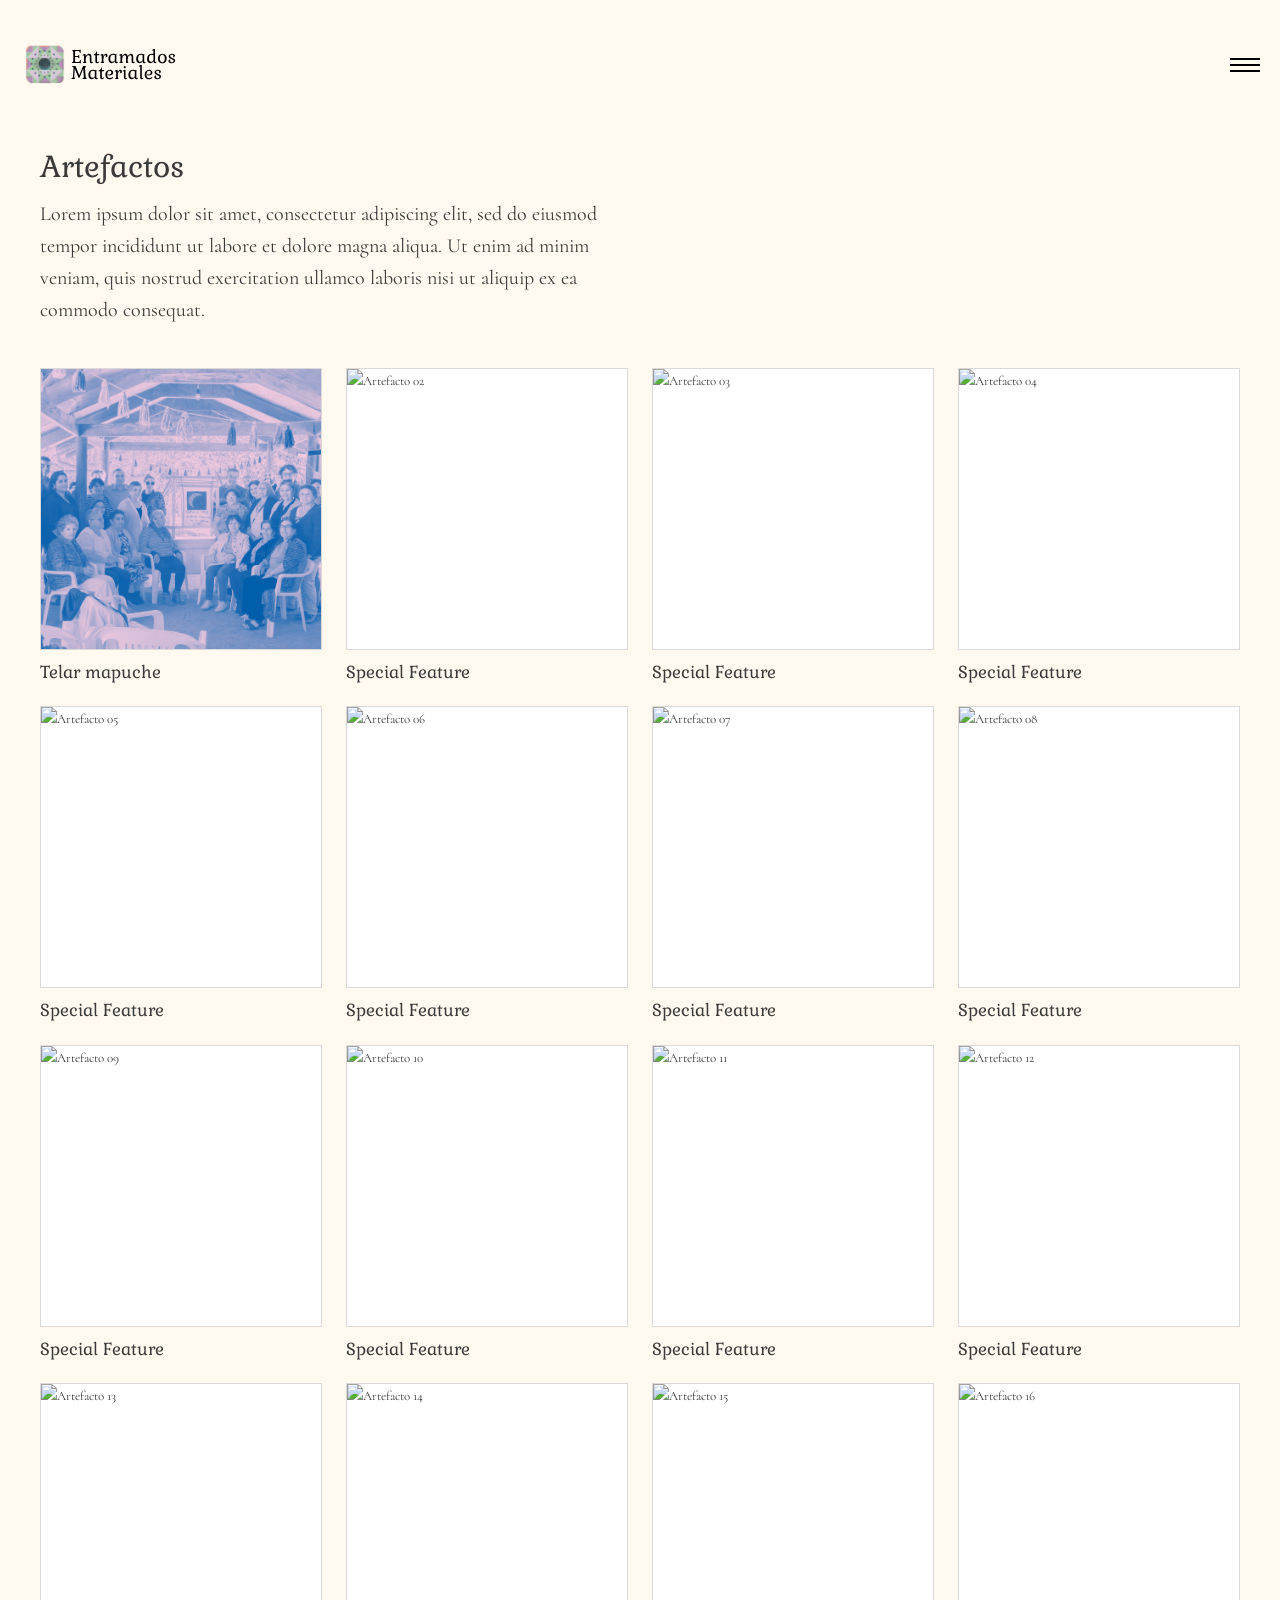
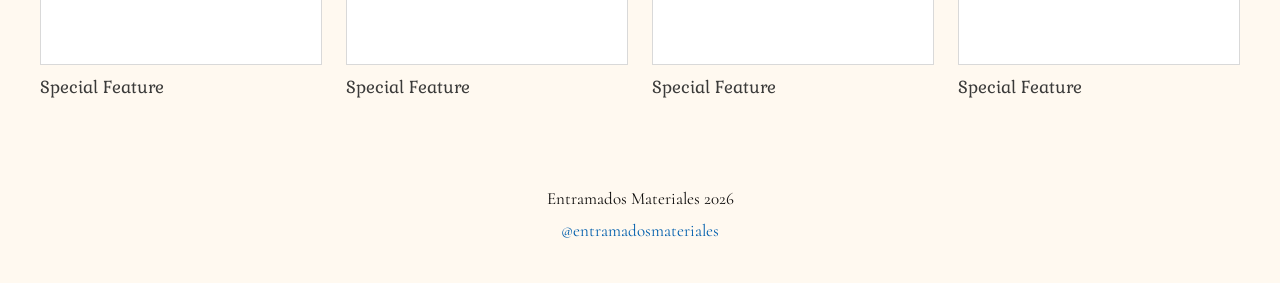
==== artefactos.html @ 82593688 "Initial commit" ====
<!DOCTYPE html>
<html lang="es">
<head>
  <meta charset="UTF-8" />
  <meta http-equiv="X-UA-Compatible" content="IE=edge" />
  <meta name="viewport" content="width=device-width, initial-scale=1.0" />

  <title>Entramados Materiales — Artefactos</title>
  <meta name="title" content="Entramados Materiales — Artefactos" />
  <meta name="description" content="Plataforma Entramados Materiales — sección Artefactos" />

  <link rel="shortcut icon" href="./assets/images/resources/isotipo-entramados.PNG" type="image/svg+xml" />

  <link rel="preconnect" href="https://fonts.googleapis.com" />
  <link rel="preconnect" href="https://fonts.gstatic.com" crossorigin />
  <link href="https://fonts.googleapis.com/css2?family=Cormorant:ital,wght@0,300..700;1,300..700&family=Gabriela&display=swap" rel="stylesheet" />

  <link rel="stylesheet" href="./assets/css/variables.css" />
  <link rel="stylesheet" href="./assets/css/artefactos.css" />
</head>

<body id="top">

  <header class="header" data-header>
    <div class="container">

      <a href="index.html" class="logo">
        <img src="./assets/images/logo-entramados.svg" width="160" height="50" alt="Entramados Materiales" />
      </a>

      <nav class="navbar" data-navbar>

        <button class="close-btn" aria-label="close menu" data-nav-toggler>
          <ion-icon name="close-outline" aria-hidden="true"></ion-icon>
        </button>

        <a href="index.html" class="logo">
          <img src="./assets/images/logo-entramados.svg" width="160" height="50" alt="Entramados Materiales" />
        </a>

        <ul class="navbar-list">
          <li class="navbar-item is-primary">
            <a href="entramados.html" class="navbar-link hover-underline">
              <span class="span">Entramados</span>
            </a>
          </li>

          <li class="navbar-item is-primary">
            <a href="artefactos.html" class="navbar-link hover-underline active">
              <span class="span">Artefactos</span>
            </a>
          </li>

          <li class="navbar-item is-primary">
            <a href="relaciones.html" class="navbar-link hover-underline">
              <span class="span">Relaciones</span>
            </a>
          </li>

          <li class="navbar-item is-primary">
            <a href="artesanas.html" class="navbar-link hover-underline">
              <span class="span">Artesanas</span>
            </a>
          </li>

          <li class="navbar-item">
            <a href="seminar.html" class="navbar-link hover-underline">
              <span class="span">Seminario</span>
            </a>
          </li>

          <li class="navbar-item">
            <a href="taller.html" class="navbar-link hover-underline">
              <span class="span">Taller</span>
            </a>
          </li>

          <li class="navbar-item">
            <a href="obras.html" class="navbar-link hover-underline">
              <span class="span">Obras</span>
            </a>
          </li>

          <li class="navbar-item">
            <a href="equipo.html" class="navbar-link hover-underline">
              <div class="separator"></div>
              <span class="span">Equipo</span>
            </a>
          </li>
        </ul>

        <div class="text-center">
          <p class="body-2 contact-label">Contacto</p>
          <p class="body-2 navbar-text">Entramados materiales 2026</p>
          <a href="mailto:entramados.materiales@gmail.com" class="body-3 sidebar-link">
            entramados.materiales@gmail.com
          </a>
          <div class="separator"></div>
          <p class="body-2 contact-label">
            Proyecto de creación <br>
            PUCV DII
          </p>
        </div>

      </nav>

      <button class="nav-open-btn" aria-label="open menu" data-nav-toggler>
        <span class="line line-1"></span>
        <span class="line line-2"></span>
        <span class="line line-3"></span>
      </button>

      <div class="overlay" data-nav-toggler data-overlay></div>

    </div>
  </header>

  <main>
    <article>

      <section class="section artefactos" id="artefactos" aria-labelledby="artefactos-title">
        <div class="container">

          <header class="artefactos-header">
            <h1 class="headline-2 artefactos-title" id="artefactos-title">Artefactos</h1>

            <p class="body-2 artefactos-text">
              Lorem ipsum dolor sit amet, consectetur adipiscing elit, sed do eiusmod tempor incididunt ut labore et dolore magna aliqua.
              Ut enim ad minim veniam, quis nostrud exercitation ullamco laboris nisi ut aliquip ex ea commodo consequat.
            </p>
          </header>

          <ul class="artefactos-grid" aria-label="Listado de artefactos">

            <li class="artefactos-item">
              <a
                class="artefactos-card"
                href="./artefacto-pages/artefacto-01.html"
                data-artefacto-hover="./assets/images/home/about-photo-h.png"
                aria-label="Ver artefacto 01"
              >
                <div class="artefactos-frame">
                  <img
                    class="img-cover artefactos-img"
                    src="./assets/images/home/about-photo.png"
                    alt="Artefacto 01"
                    data-artefacto-img
                    loading="lazy"
                    decoding="async"
                  />
                </div>

                <div class="artefactos-meta">
                  <h3 class="title-4 artefactos-card-title">Telar mapuche</h3>
                  <p class="body-5 artefactos-card-sub">by Name…</p>
                </div>
              </a>
            </li>

            <li class="artefactos-item">
              <a class="artefactos-card" href="artefactos-pages/artefacto-02.html" data-artefacto-hover="./assets/images/artefactos/02-hover.jpg" aria-label="Ver artefacto 02">
                <div class="artefactos-frame">
                  <img class="img-cover artefactos-img" src="./assets/images/artefactos/02.jpg" alt="Artefacto 02" data-artefacto-img loading="lazy" decoding="async" />
                </div>
                <div class="artefactos-meta">
                  <h3 class="title-4 artefactos-card-title">Special Feature</h3>
                  <p class="body-5 artefactos-card-sub">by Name…</p>
                </div>
              </a>
            </li>

            <li class="artefactos-item">
              <a class="artefactos-card" href="artefactos-pages/artefacto-03.html" data-artefacto-hover="./assets/images/artefactos/03-hover.jpg" aria-label="Ver artefacto 03">
                <div class="artefactos-frame">
                  <img class="img-cover artefactos-img" src="./assets/images/artefactos/03.jpg" alt="Artefacto 03" data-artefacto-img loading="lazy" decoding="async" />
                </div>
                <div class="artefactos-meta">
                  <h3 class="title-4 artefactos-card-title">Special Feature</h3>
                  <p class="body-5 artefactos-card-sub">by Name…</p>
                </div>
              </a>
            </li>

            <li class="artefactos-item">
              <a class="artefactos-card" href="artefactos-pages/artefacto-04.html" data-artefacto-hover="./assets/images/artefactos/04-hover.jpg" aria-label="Ver artefacto 04">
                <div class="artefactos-frame">
                  <img class="img-cover artefactos-img" src="./assets/images/artefactos/04.jpg" alt="Artefacto 04" data-artefacto-img loading="lazy" decoding="async" />
                </div>
                <div class="artefactos-meta">
                  <h3 class="title-4 artefactos-card-title">Special Feature</h3>
                  <p class="body-5 artefactos-card-sub">by Name…</p>
                </div>
              </a>
            </li>

            <li class="artefactos-item">
              <a class="artefactos-card" href="artefactos-pages/artefacto-05.html" data-artefacto-hover="./assets/images/artefactos/05-hover.jpg" aria-label="Ver artefacto 05">
                <div class="artefactos-frame">
                  <img class="img-cover artefactos-img" src="./assets/images/artefactos/05.jpg" alt="Artefacto 05" data-artefacto-img loading="lazy" decoding="async" />
                </div>
                <div class="artefactos-meta">
                  <h3 class="title-4 artefactos-card-title">Special Feature</h3>
                  <p class="body-5 artefactos-card-sub">by Name…</p>
                </div>
              </a>
            </li>

            <li class="artefactos-item">
              <a class="artefactos-card" href="artefactos-pages/artefacto-06.html" data-artefacto-hover="./assets/images/artefactos/06-hover.jpg" aria-label="Ver artefacto 06">
                <div class="artefactos-frame">
                  <img class="img-cover artefactos-img" src="./assets/images/artefactos/06.jpg" alt="Artefacto 06" data-artefacto-img loading="lazy" decoding="async" />
                </div>
                <div class="artefactos-meta">
                  <h3 class="title-4 artefactos-card-title">Special Feature</h3>
                  <p class="body-5 artefactos-card-sub">by Name…</p>
                </div>
              </a>
            </li>

            <li class="artefactos-item">
              <a class="artefactos-card" href="artefactos-pages/artefacto-07.html" data-artefacto-hover="./assets/images/artefactos/07-hover.jpg" aria-label="Ver artefacto 07">
                <div class="artefactos-frame">
                  <img class="img-cover artefactos-img" src="./assets/images/artefactos/07.jpg" alt="Artefacto 07" data-artefacto-img loading="lazy" decoding="async" />
                </div>
                <div class="artefactos-meta">
                  <h3 class="title-4 artefactos-card-title">Special Feature</h3>
                  <p class="body-5 artefactos-card-sub">by Name…</p>
                </div>
              </a>
            </li>

            <li class="artefactos-item">
              <a class="artefactos-card" href="artefactos-pages/artefacto-08.html" data-artefacto-hover="./assets/images/artefactos/08-hover.jpg" aria-label="Ver artefacto 08">
                <div class="artefactos-frame">
                  <img class="img-cover artefactos-img" src="./assets/images/artefactos/08.jpg" alt="Artefacto 08" data-artefacto-img loading="lazy" decoding="async" />
                </div>
                <div class="artefactos-meta">
                  <h3 class="title-4 artefactos-card-title">Special Feature</h3>
                  <p class="body-5 artefactos-card-sub">by Name…</p>
                </div>
              </a>
            </li>

            <li class="artefactos-item">
              <a class="artefactos-card" href="artefactos-pages/artefacto-09.html" data-artefacto-hover="./assets/images/artefactos/09-hover.jpg" aria-label="Ver artefacto 09">
                <div class="artefactos-frame">
                  <img class="img-cover artefactos-img" src="./assets/images/artefactos/09.jpg" alt="Artefacto 09" data-artefacto-img loading="lazy" decoding="async" />
                </div>
                <div class="artefactos-meta">
                  <h3 class="title-4 artefactos-card-title">Special Feature</h3>
                  <p class="body-5 artefactos-card-sub">by Name…</p>
                </div>
              </a>
            </li>

            <li class="artefactos-item">
              <a class="artefactos-card" href="artefactos-pages/artefacto-10.html" data-artefacto-hover="./assets/images/artefactos/10-hover.jpg" aria-label="Ver artefacto 10">
                <div class="artefactos-frame">
                  <img class="img-cover artefactos-img" src="./assets/images/artefactos/10.jpg" alt="Artefacto 10" data-artefacto-img loading="lazy" decoding="async" />
                </div>
                <div class="artefactos-meta">
                  <h3 class="title-4 artefactos-card-title">Special Feature</h3>
                  <p class="body-5 artefactos-card-sub">by Name…</p>
                </div>
              </a>
            </li>

            <li class="artefactos-item">
              <a class="artefactos-card" href="artefactos-pages/artefacto-11.html" data-artefacto-hover="./assets/images/artefactos/11-hover.jpg" aria-label="Ver artefacto 11">
                <div class="artefactos-frame">
                  <img class="img-cover artefactos-img" src="./assets/images/artefactos/11.jpg" alt="Artefacto 11" data-artefacto-img loading="lazy" decoding="async" />
                </div>
                <div class="artefactos-meta">
                  <h3 class="title-4 artefactos-card-title">Special Feature</h3>
                  <p class="body-5 artefactos-card-sub">by Name…</p>
                </div>
              </a>
            </li>

            <li class="artefactos-item">
              <a class="artefactos-card" href="artefactos-pages/artefacto-12.html" data-artefacto-hover="./assets/images/artefactos/12-hover.jpg" aria-label="Ver artefacto 12">
                <div class="artefactos-frame">
                  <img class="img-cover artefactos-img" src="./assets/images/artefactos/12.jpg" alt="Artefacto 12" data-artefacto-img loading="lazy" decoding="async" />
                </div>
                <div class="artefactos-meta">
                  <h3 class="title-4 artefactos-card-title">Special Feature</h3>
                  <p class="body-5 artefactos-card-sub">by Name…</p>
                </div>
              </a>
            </li>

            <li class="artefactos-item">
              <a class="artefactos-card" href="artefactos-pages/artefacto-13.html" data-artefacto-hover="./assets/images/artefactos/13-hover.jpg" aria-label="Ver artefacto 13">
                <div class="artefactos-frame">
                  <img class="img-cover artefactos-img" src="./assets/images/artefactos/13.jpg" alt="Artefacto 13" data-artefacto-img loading="lazy" decoding="async" />
                </div>
                <div class="artefactos-meta">
                  <h3 class="title-4 artefactos-card-title">Special Feature</h3>
                  <p class="body-5 artefactos-card-sub">by Name…</p>
                </div>
              </a>
            </li>

            <li class="artefactos-item">
              <a class="artefactos-card" href="artefactos-pages/artefacto-14.html" data-artefacto-hover="./assets/images/artefactos/14-hover.jpg" aria-label="Ver artefacto 14">
                <div class="artefactos-frame">
                  <img class="img-cover artefactos-img" src="./assets/images/artefactos/14.jpg" alt="Artefacto 14" data-artefacto-img loading="lazy" decoding="async" />
                </div>
                <div class="artefactos-meta">
                  <h3 class="title-4 artefactos-card-title">Special Feature</h3>
                  <p class="body-5 artefactos-card-sub">by Name…</p>
                </div>
              </a>
            </li>

            <li class="artefactos-item">
              <a class="artefactos-card" href="artefactos-pages/artefacto-15.html" data-artefacto-hover="./assets/images/artefactos/15-hover.jpg" aria-label="Ver artefacto 15">
                <div class="artefactos-frame">
                  <img class="img-cover artefactos-img" src="./assets/images/artefactos/15.jpg" alt="Artefacto 15" data-artefacto-img loading="lazy" decoding="async" />
                </div>
                <div class="artefactos-meta">
                  <h3 class="title-4 artefactos-card-title">Special Feature</h3>
                  <p class="body-5 artefactos-card-sub">by Name…</p>
                </div>
              </a>
            </li>

            <li class="artefactos-item">
              <a class="artefactos-card" href="artefactos-pages/artefacto-16.html" data-artefacto-hover="./assets/images/artefactos/16-hover.jpg" aria-label="Ver artefacto 16">
                <div class="artefactos-frame">
                  <img class="img-cover artefactos-img" src="./assets/images/artefactos/16.jpg" alt="Artefacto 16" data-artefacto-img loading="lazy" decoding="async" />
                </div>
                <div class="artefactos-meta">
                  <h3 class="title-4 artefactos-card-title">Special Feature</h3>
                  <p class="body-5 artefactos-card-sub">by Name…</p>
                </div>
              </a>
            </li>

          </ul>

        </div>
      </section>

    </article>
  </main>

  <footer class="footer">
    <div class="container">
      <div class="footer-left">
        <p class="footer-text">Entramados Materiales 2026</p>
        <a href="https://www.instagram.com/entramados.materiales" class="footer-link">@entramadosmateriales</a>
      </div>

      <a href="#top" class="back-to-top" data-back-top-btn aria-label="back to top">
        <ion-icon name="chevron-up" aria-hidden="true"></ion-icon>
      </a>
    </div>
  </footer>

  <script src="./assets/js/script.js"></script>
  <script type="module" src="https://unpkg.com/ionicons@5.5.2/dist/ionicons/ionicons.esm.js"></script>
  <script nomodule src="https://unpkg.com/ionicons@5.5.2/dist/ionicons/ionicons.js"></script>
</body>
</html>
---- assets/css/variables.css ----
/*-----------------------------------*\
  #index.css
\*-----------------------------------*/

/**
 * copyright 2022 codewithsadee
 */





/*-----------------------------------*\
  #CUSTOM PROPERTY
\*-----------------------------------*/

:root {

  --site-max-width: 1400px;
  --site-columns: 10;
  --site-gap: 20px;
    
  /**
   * COLORS
   */

  --primario: hsl(37, 100%, 97%);
  --primario2: hsl(207, 100%, 34%);

/**305, 100%, 46% (rosado fluor) - 207, 100%, 34% (azul)*/

  --quick-silver: hsla(0, 0%, 65%, 1);
  --davys-grey: rgb(58, 58, 57);

  --verde-prim: #95BF8F;
  --naranjo-prim: #ED7052;
  --verde-osc-prim: #45503B;
  --cyan-prim: #17798C;
  --morado-prim: #59325D;


  --verde-sec: #CADFC7;
  --naranjo-sec: #F6B7A8;
  --verde-osc-sec: #A2A79D;
  --cyan-sec: #8BBCC5;
  --morado-sec: #AC98AE;

  --smoky-black-1: hsla(40, 12%, 5%, 1);
  --smoky-black-2: hsla(30, 8%, 5%, 1);
  --smoky-black-3: hsla(0, 3%, 7%, 1);
  --eerie-black-1: hsla(210, 4%, 9%, 1);
  --eerie-black-2: hsla(210, 4%, 11%, 1);
  --eerie-black-3: hsla(180, 2%, 8%, 1);
  --eerie-black-4: hsla(0, 0%, 13%, 1);
  --white: hsla(0, 0%, 100%, 1);
  --white-alpha-20: hsla(0, 0%, 100%, 0.2);
  --white-alpha-10: hsla(0, 0%, 100%, 0.1);
  --black: hsla(0, 0%, 0%, 1);
  --black-alpha-80: hsla(0, 0%, 0%, 0.8);
  --black-alpha-15: hsla(0, 0%, 0%, 0.15);

  /**
   * GRADIENT COLOR
   */

  --loading-text-gradient: linear-gradient(90deg, transparent 0% 16.66%, var(--smoky-black-3) 33.33% 50%,  transparent 66.66% 75%);
  --gradient-1: linear-gradient(to top,hsla(0, 0%, 0%, 0.9),hsla(0, 0%, 0%, 0.7),transparent);

  /**
   * TYPOGRAPHY
   */

  /* font-family */
--fontFamily-gabriela: 'Gabriela', serif;     /* títulos/display forum */
--fontFamily-cormorant: 'Cormorant', serif;  /* párrafos/texto  dm */

  /* font-size */
  --fontSize-display-1: calc(2.6rem + 3.2vw); /* hero / portada */
  --fontSize-headline-1: calc(2.0rem + 1.6vw); /* título de sección grande */
  --fontSize-headline-2: calc(1.7rem + 1.0vw); /* subtítulo de sección */
  --fontSize-title-1: calc(1.6rem + 0.6vw); /* título de bloque/card importante */
  --fontSize-title-2: 2.3rem; /* título fijo (h2/h3 estable) */
  --fontSize-title-3: 2.0rem; /* título fijo secundario */
  --fontSize-title-4: 1.7rem; /* título pequeño (NO fluido) */
  --fontSize-body-1: 1.8rem; /* párrafo grande */
  --fontSize-body-2: 1.6rem; /* párrafo normal */
  --fontSize-body-3: 1.7rem; /* párrafo chico */
  --fontSize-body-4: 1.3rem; /* caption / metadata */
  --fontSize-body-5: 1.2rem; /* microtexto  */
  --fontSize-label-0: 1.6rem; /* botones grandes */
  --fontSize-label-1: 1.4rem; /* botones estándar */
  --fontSize-label-2: 1.2rem; /* chips/filtros */

  /* font-weight */
  --weight-regular: 400;
  --weight-bold: 700;

  /* line-height */
  --lineHeight-1: 1em;
  --lineHeight-2: 1.2em;
  --lineHeight-3: 1.5em;
  --lineHeight-4: 1.6em;
  --lineHeight-5: 1.85em;
  --lineHeight-6: 1.4em;

  /* letter-spacing */
  --letterSpacing-1: 0.15em;
  --letterSpacing-2: 0.4em;
  --letterSpacing-3: 0.2em;
  --letterSpacing-4: 0.3em;
  --letterSpacing-5: 3px;

  /**
   * SPACING
   */

  --section-space: 50px;

  /**
   * SHADOW
   */

  --shadow-1: 0px 0px 25px 0px hsla(0, 0%, 0%, 0.25);

  /**
   * BORDER RADIUS
   */

  --radius-24: 24px;
  --radius-circle: 50%;

  /**
   * TRANSITION
   */

  --transition-1: 250ms ease;
  --transition-2: 500ms ease;
  --transition-3: 1000ms ease;

 --action-color: var(--primario2);
--action-color-hover: var(--primario2);
--action-font-size: 1.4rem;
--action-letter-spacing: 0.04em;
--action-underline-weight: 2px;
--action-underline-offset: 6px;

--action-stitch-dot: 8px;
--action-stitch-gap: 8px;
--action-stitch-speed: 1.2s;
--action-stitch-steps: 8;

}

@keyframes stitchReveal {
  from {
    transform: scaleX(0);
  }
  to {
    transform: scaleX(1);
  }
}


/* ====== GUTTERS GLOBALES (márgenes laterales) ====== */
:root{
  --gutter: 40px; /* mobile */
}




/*-----------------------------------*\
  #RESET
\*-----------------------------------*/

*,
*::before,
*::after {
  margin: 0;
  padding: 0;
  box-sizing: border-box;
}

li { list-style: none; }

a,
img,
data,
span,
input,
button,
select,
ion-icon,
textarea { display: block; }

a {
  color: inherit;
  text-decoration: none;
}

img { height: auto; }

input,
button,
select,
textarea {
  background: none;
  border: none;
  font: inherit;
}

input,
select,
textarea {
  width: 100%;
  outline: none;
}

button { cursor: pointer; }

address { font-style: normal; }

html {
  font-size: 10px;
  scroll-behavior: smooth;
}

body {
  background-color: var(--primario);
  color: var(--davys-grey);
  font-family: var(--fontFamily-cormorant);
  font-size: var(--fontSize-body-4);
  font-weight: var(--weight-regular);
  line-height: var(--lineHeight-5);
  overflow: overlay;

}

body.loaded { overflow: overlay; }

body.nav-active { overflow: hidden; }

::-webkit-scrollbar { width: 5px; }

::-webkit-scrollbar-track { background-color: transparent; }

::-webkit-scrollbar-thumb { background-color: var(--primario2); }





/*-----------------------------------*\
  #TYPOGRAPHY
\*-----------------------------------*/

.display-1 {
  color: var(--black);
  font-family: var(--fontFamily-gabriela);
  font-weight: var(--weight-regular);
  line-height: var(--lineHeight-2);
}

.headline-1,
.headline-2,
.title-1,
.title-2,
.title-3,
.title-4 {
  color: var(--davys-grey);
  font-family: var(--fontFamily-gabriela);
  font-weight: var(--weight-regular);
  line-height: var(--lineHeight-2);
}

.display-1 {
  font-size: var(--fontSize-display-1);
  line-height: var(--lineHeight-1);
}

.headline-1 { font-size: var(--fontSize-headline-1); }

.headline-2 {
  font-size: var(--fontSize-headline-2);
  line-height: var(--lineHeight-6);
}

.title-1 { font-size: var(--fontSize-title-1); }

.title-2 { font-size: var(--fontSize-title-2); }

.title-3 { font-size: var(--fontSize-title-3); }

.title-4 { font-size: var(--fontSize-title-4); }

.body-1 {
  font-size: var(--fontSize-body-1);
  line-height: var(--lineHeight-6);
}

.body-2 {
  font-size: var(--fontSize-body-2);
  line-height: var(--lineHeight-4);
}

.body-3 { font-size: var(--fontSize-body-3); }

.body-4 { font-size: var(--fontSize-body-4); }

.label-1 { font-size: var(--fontSize-label-1); }

.label-2 { font-size: var(--fontSize-label-2); }





/*-----------------------------------*\
  #REUSED STYLE
\*-----------------------------------*/

.container{
  padding-inline: var(--gutter);
}


.separator {
  width: 8px;
  height: 8px;
  border: 1px solid var(--primario2);
  border-radius: 50%;
  transform: none;
}

.contact-label { font-weight: var(--weight-bold); }

.contact-number {
  color: var(--primario2);
  max-width: max-content;
  margin-inline: auto;
}

.hover-underline {
  position: relative;
  max-width: max-content;
}

.hover-underline::after {
  content: "";
  position: absolute;
  left: 0;
  bottom: -4px;
  width: 100%;
  height: 0;
  border: none;
  border-bottom: 3px dotted var(--primario2);
  transform: scaleX(0.2);
  opacity: 0;
  transition: var(--transition-2);
}

.hover-underline:is(:hover, :focus-visible)::after {
  transform: scaleX(1);
  opacity: 1;
}

.contact-number::after { bottom: -5px; }

.text-center { text-align: center; }

.img-cover {
  width: 100%;
  height: 100%;
  object-fit: cover;
}

.section-subtitle {
  position: relative;
  color: var(--primario2);
  font-weight: var(--weight-bold);
  text-transform: uppercase;
  letter-spacing: var(--letterSpacing-2);
  margin-block-end: 12px;
}

.section-subtitle::after {
  content: url('../images/separator.svg');
  display: block;
  width: 100px;
  margin-inline: auto;
  margin-block-start: 5px;
}

.btn {
  position: relative;
  color: var(--primario2);
  font-size: var(--fontSize-label-2);
  font-weight: var(--weight-bold);
  text-transform: uppercase;
  letter-spacing: var(--letterSpacing-5);
  max-width: max-content;
  border: 2px solid var(--primario2);
  padding: 12px 45px;
  overflow: hidden;
  z-index: 1;
  border-radius: var(--radius-circle);
  border: 3px dotted var(--primario2);
}

.btn::before {
  content: "";
  position: absolute;
  bottom: 100%;
  left: 50%;
  transform: translateX(-50%);
  width: 200%;
  height: 200%;
  border-radius: var(--radius-circle);
  background-color: var(--primario2);
  transition: var(--transition-2);
  z-index: -1;
}

.btn .text { transition: var(--transition-1); }

.btn .text-2 {
  position: absolute;
  top: 100%;
  left: 50%;
  transform: translateX(-50%);
  min-width: max-content;
  color: var(--white);
}

.btn:is(:hover, :focus-visible)::before { bottom: -50%; }

.btn:is(:hover, :focus-visible) .text-1 { transform: translateY(-40px); }

.btn:is(:hover, :focus-visible) .text-2 {
  top: 50%;
  transform: translate(-50%, -50%);
}

.btn-secondary {
  background-color: var(--primario2);
  color: var(--black);
}

.btn-secondary::before { background-color: var(--smoky-black-1); }

.btn-secondary .text-2 { color: var(--white); }

.has-before,
.has-after {
  position: relative;
  z-index: 1;
}

.has-before::before,
.has-after::after {
  content: "";
  position: absolute;
}

.section {
  position: relative;
  padding-block: var(--section-space);
  overflow: hidden;
  z-index: 1;
}

.bg-black-10 { background-color: var(--smoky-black-2); }

.grid-list {
  display: grid;
  gap: 40px;
}

.hover\:shine { position: relative; }

.hover\:shine::after {
  content: "";
  position: absolute;
  top: 0;
  left: 0;
  width: 50%;
  height: 100%;
  background-image: linear-gradient(to right, transparent 0%, #fff6 100%);
  transform: skewX(-0.08turn) translateX(-180%);
}

.hover\:shine:is(:hover, :focus-within)::after {
  transform: skewX(-0.08turn) translateX(275%);
  transition: var(--transition-3);
}

.img-holder {
  aspect-ratio: var(--width) / var(--height);
  overflow: hidden;
  background-color: var(--eerie-black-4);
}

.btn-text {
  position: relative;
  display: inline-block;
  width: fit-content;
  color: var(--action-color);
  padding-block-end: var(--action-underline-offset);
  font-size: var(--action-font-size);
  font-weight: var(--weight-bold);
  text-transform: uppercase;
  letter-spacing: var(--action-letter-spacing);
  line-height: 1.2;
  transition: color var(--transition-1);
}

.btn-text::after {
  content: "";
  position: absolute;
  left: 0;
  bottom: 0;
  width: 100%;
  height: var(--action-underline-weight);
  background-image: repeating-linear-gradient(
    to right,
    currentColor 0,
    currentColor var(--action-stitch-dot),
    transparent var(--action-stitch-dot),
    transparent calc(var(--action-stitch-dot) + var(--action-stitch-gap))
  );
  background-repeat: repeat-x;
  transform: scaleX(0);
  transform-origin: left center;
  animation: stitchReveal var(--action-stitch-speed) steps(var(--action-stitch-steps)) infinite alternate;
  opacity: 0.95;
}

.btn-text:is(:hover, :focus-visible) {
  color: var(--action-color-hover);
}

.btn-text:focus-visible {
  outline: none;
}

.shape {
  display: none;
  position: absolute;
  max-width: max-content;
  z-index: -1;
}

.w-100 { width: 100%; }

.move-anim { animation: move 5s linear infinite; }

@keyframes move {
  0%,
  100% { transform: translateY(0); }

  50% { transform: translateY(30px); }
}

.has-bg-image {
  background-repeat: no-repeat;
  background-size: cover;
  background-position: center;
}

.input-field {
  background-color: var(--eerie-black-2);
  color: var(--white);
  height: 56px;
  padding: 10px 20px;
  border: 1px solid var(--white-alpha-10);
  margin-block-end: 20px;
  outline: none;
  transition: border-color var(--transition-2);
}

.input-field::placeholder { color: inherit; }

.input-field:focus { border-color: var(--primario2); }

.icon-wrapper {
  position: relative;
  margin-block-end: 20px;
}

.icon-wrapper .input-field {
  margin-block-end: 0;
  padding-inline-start: 40px;
  appearance: none;
  cursor: pointer;
}

.icon-wrapper ion-icon {
  position: absolute;
  top: 50%;
  transform: translateY(-50%);
  font-size: 1.4rem;
  --ionicon-stroke-width: 50px;
  pointer-events: none;
}

.icon-wrapper ion-icon:first-child { left: 15px; }

.icon-wrapper ion-icon:last-child { right: 10px; }







/*-----------------------------------*\
  #HEADER
\*-----------------------------------*/

.header .btn { display: none; }

.header {
  position: fixed;
  top: 0;
  left: 0;
  width: 100%;
  background-color: transparent;
  padding-block: 40px;
  z-index: 4;
  border-block-end: 1px solid transparent;
  transition: var(--transition-1);
}

.header.active {
  padding-block: 20px;
}

.header.hide {
  transform: translateY(-100%);
  transition-delay: 250ms;
}

.header .container {
 padding-inline: var(--gutter);
  display: flex;
  justify-content: space-between;
  align-items: center;
  gap: 8px;
}

.nav-open-btn {
  padding: 12px;
  padding-inline-end: 0;
}

.nav-open-btn .line {
  width: 30px;
  height: 2px;
  background-color: var(--black);
  margin-block: 4px;
  transform-origin: left;
  animation: none;
}

@keyframes weaveTensionBtn {
  0%   { transform: translateX(0) scaleX(1);   opacity: 0.95; }
  100% { transform: translateX(6px) scaleX(0.7); opacity: 1; }
}

.nav-open-btn .line-2 { animation-delay: 150ms; }

.nav-open-btn .line-3 { animation-delay: 300ms; }

.navbar {
  position: fixed;
  background-color: var(--white);
  top: 0;
  left: -360px;
  bottom: 0;
  max-width: 360px;
  width: 100%;
  padding-inline: 30px;
  padding-block-end: 50px;
  overflow-y: auto;
  visibility: hidden;
  z-index: 2;
  transition: var(--transition-2);
}

.navbar.active {
  visibility: visible;
  transform: translateX(360px);
  
}

.navbar .close-btn {
  color: var(--white);
  border: 1px solid currentColor;
  padding: 4px;
  border-radius: var(--radius-circle);
  margin-inline-start: auto;
  margin-block: 30px 20px;
}

.navbar .close-btn ion-icon { --ionicon-stroke-width: 40px; }

.navbar .close-btn:is(:hover, :focus-visible) { color: var(--primario2); }

.navbar .logo {
  max-width: max-content;
  margin-inline: auto;
  margin-block-end: 60px;
}

.navbar-list {
  border-block-end: 1px solid var(--white-alpha-20);
  margin-block-end: 100px;
  text-align: center;
}

.navbar-item { border-block-start: 1px solid var(--white-alpha-20); }

.navbar-link {
  display: flex;
  justify-content: center;
  align-items: center;
  gap: 10px;
  position: relative;
  font-size: var(--fontSize-label-0);
  padding-block: 10px;
  max-width: unset;
}

.navbar-link::after { display: none; }

.navbar-link .span { transition: var(--transition-1); }

.navbar-link:is(:hover, :focus-visible, .active) .span {
  color: var(--primario2);
  transform: translateX(20px);
}

.navbar-link .separator {
  position: absolute;
  top: 50%;
  left: 0;
  transform: translate(-50%, -50%);
  opacity: 0;
  transition: var(--transition-1);
}

.navbar-link:is(:hover, :focus-visible, .active) .separator { opacity: 1; }

.navbar-title { margin-block-end: 15px; }

.navbar-text { margin-block: 10px; }

.navbar .body-4 { color: var(--quick-silver); }

.sidebar-link { transition: var(--transition-1); }

.sidebar-link:is(:hover, :focus-visible) { color: var(--primario2); }

.navbar .text-center .separator {
  margin-block: 30px;
  margin-inline: auto;
}

.navbar .contact-label { margin-block-end: 10px; }

.navbar::-webkit-scrollbar-thumb { background-color: var(--white-alpha-10); }

.overlay {
  position: fixed;
  top: 0;
  left: 0;
  bottom: 0;
  right: 0;
  background-color: var(--black-alpha-80);
  opacity: 0;
  pointer-events: none;
  transition: var(--transition-2);
  z-index: 1;
}

.overlay.active {
  opacity: 1;
  pointer-events: all;
}


/* Jerarquía de enlaces del menú */
.navbar-item.is-primary .navbar-link {
  font-size: var(--fontSize-body-1);  /* más grande que label-0, siguiendo tus escalas */
  letter-spacing: var(--letterSpacing-1);
}

.navbar-item.is-primary .navbar-link .span {
  font-weight: var(--weight-bold);
}







/* Footer */

.footer {
  background-color: var(--primario);
  padding: 40px 20px;
  text-align: center;
  display: flex;
  justify-content: space-between;
  align-items: center;
  flex-wrap: wrap;
  flex-direction: column; /* Asegura que en mobile esté en columna */
  padding-inline: var(--gutter);
}

/* Left side content (Entramados Materiales and Instagram) */
.footer-left {
  display: flex;
  flex-direction: column;
  align-items: center;
  justify-content: center; /* Centrado vertical */
  text-align: center;
}

.footer-left p {
  font-size: var(--fontSize-body-3);
  color: var(--smoky-black-2);
  margin: 0;
}

.footer-left a {
  margin-top: 8px;
  color: var(--primario2);
  text-decoration: none;
  font-size: var(--fontSize-body-3);
}

/* Right side links */
.footer-right {
  display: none; /* Se oculta en mobile */
  margin-top: 20px;
}

.footer-links {
  list-style-type: none;
  padding: 0;
  margin: 0;
  display: flex;
  flex-wrap: wrap;
  gap: 20px;
}

.footer-link {
  color: var(--smoky-black-3);
  text-decoration: none;
  font-size: var(--fontSize-body-3);
  transition: color 0.3s ease;
}

.footer-link:hover {
  color: var(--primario2);
}



.back-to-top {
  position: fixed;
  bottom: 20px;
  right: 20px;
  background-color: var(--primario2);
  border-radius: 50%;
  padding: 12px;
  display: flex;
  justify-content: center;
  align-items: center;
  color: var(--white);
  opacity: 0;
  pointer-events: none;
  transform: translateY(10px);
  transition: opacity var(--transition-1), transform var(--transition-1), background-color 0.3s ease;
  z-index: 10;
}

.back-to-top.active {
  opacity: 1;
  pointer-events: auto;
  transform: translateY(0);
}

.back-to-top:hover {
  background-color: var(--smoky-black-3);
}



/*-----------------------------------*\
  #MEDIA QUERIES
\*-----------------------------------*/

/**
 * responsive for larger than 575px screen
 */

@media (min-width: 575px) {

  /**
   * CUSTOM PROPERTY
   */

  :root {

    /**
     * typography
     */

    --fontSize-body-1: 2.4rem;
    --fontSize-body-2: 2rem;

  }



  /**
   * REUSED STYLE
   */

  :is(.service, .about) .section-text {
    max-width: 420px;
    margin-inline: auto;
  }

  .contact-number { --fontSize-body-1: 3rem; }



  
  /**
   * HEADER
   */


  .header.active { top: 0; }

  .header .btn {
    display: block;
    margin-inline-start: auto;
  }







}





/**
 * responsive for larger than 768px screen
 */

@media (min-width: 768px) {

  /**
   * REUSED STYLE
   */
   :root{ --gutter: 40px; } /* tablet */

  .grid-list { grid-template-columns: 1fr 1fr; }

  :is(.service, .event) .container { max-width: 820px; }

  :is(.service, .event) .grid-list li:last-child {
    grid-column: 1 / 3;
    width: calc(50% - 20px);
    margin-inline: auto;
  }



  /**
   * HEADER
   */

  .navbar-list { margin-inline: 30px; }




/* FOOTER (tablet) */
 .footer {
    flex-direction: row;
    justify-content: space-between;
  }
  .footer-left {
   
    align-items: center;
  }


}





/**
 * responsive for larger than 992px screen
 */

@media (min-width: 992px) {

  /**
   * CUSTOM PROPERTY
   */

  :root {

    /**
     * spacing
     */

    --section-space: 50px;

  }



  /**
   * REUSED STYLE
   */

  :is(.service, .event) .container { max-width: unset; }

  :is(.service, .event) .grid-list { grid-template-columns: repeat(3, 1fr); }

  :is(.service, .event) .grid-list li:last-child {
    grid-column: auto;
    width: 100%;
  }




  /**
   * FOOTER
   */

.footer {
    padding: 40px 80px;
  }
  
  .footer-left {
   
    align-items: center;
  }


}





/**
 * responsive for larger than 1200px screen
 */

@media (min-width: 1200px) {

  /**
   * CUSTOM PROPERTY
   */


  /**
   * REUSED STYLE
   */

  .container,
  :is(.service, .event) .container {
    max-width: 1400px;
    width: 100%;
    margin-inline: auto;
  }





  /**
   * HEADER
   */

  .header .container {
    max-width: unset;     /* o none */
    width: 100%;
    margin-inline: 0;     /* evita el centrado */
    padding-inline: 20px; /* ajusta este valor a gusto (20, 32, 40...) */
  }

  }
---- assets/css/artefactos.css ----
/*-----------------------------------*\
  #ARTEFACTOS
  mobile-first
\*-----------------------------------*/

.artefactos{
  padding-top: 130px;
  padding-bottom: var(--section-space);
  background-color: var(--primario);
}

.artefactos-header{
  margin-bottom: 32px;
}

.artefactos-title{
  margin-bottom: 12px;
  line-height: var(--lineHeight-2);
}

.artefactos-text{
  color: var(--davys-grey);
  max-width: 62ch;
}

/* Grid */
.artefactos-grid{
  display: grid;
  grid-template-columns: repeat(2, minmax(0, 1fr));
  gap: 18px;
}

.artefactos-item{
  width: 100%;
}

.artefactos-card{
  display: grid;
  gap: 10px;
  color: inherit;
}

/* Imagen */
.artefactos-frame{
  position: relative;
  width: 100%;
  aspect-ratio: 1 / 1;
  overflow: hidden;
  background-color: var(--white);
  border: 1px solid var(--black-alpha-15);
}

.artefactos-img,
.artefactos-img-hover{
  position: absolute;
  inset: 0;
  width: 100%;
  height: 100%;
  object-fit: cover;
  transition:
    opacity var(--transition-2),
    transform var(--transition-2);
  will-change: opacity, transform;
}

.artefactos-img{
  opacity: 1;
  z-index: 1;
}

.artefactos-img-hover{
  opacity: 0;
  z-index: 2;
}

.artefactos-card.is-hovered .artefactos-img-hover,
.artefactos-card:is(:hover, :focus-visible, :focus-within) .artefactos-img-hover{
  opacity: 1;
}

.artefactos-card.is-hovered .artefactos-img,
.artefactos-card:is(:hover, :focus-visible, :focus-within) .artefactos-img,
.artefactos-card.is-hovered .artefactos-img-hover,
.artefactos-card:is(:hover, :focus-visible, :focus-within) .artefactos-img-hover{
  transform: scale(1.03);
}

/* Texto */
.artefactos-meta{
  padding-top: 2px;
}

.artefactos-card-title{
  margin: 0;
  color: var(--davys-grey);
  transition: color var(--transition-1);
}

.artefactos-card-sub{
  display: none;
}

/* Hover / focus */
.artefactos-card:is(:hover, :focus-visible, :focus-within) .artefactos-card-title,
.artefactos-card.is-hovered .artefactos-card-title{
  color: var(--primario2);
}

.artefactos-card:focus-visible{
  outline: 2px dotted var(--primario2);
  outline-offset: 6px;
}


/*-----------------------------------*\
  #TABLET
\*-----------------------------------*/

@media (min-width: 768px){

  .artefactos-header{
    margin-bottom: 36px;
  }

  .artefactos-text{
    max-width: 70%;
  }

  .artefactos-grid{
    grid-template-columns: repeat(3, minmax(0, 1fr));
    gap: 22px;
  }
}


/*-----------------------------------*\
  #DESKTOP
\*-----------------------------------*/

@media (min-width: 1200px){

  .artefactos{
    padding-top: 150px;
  }

  .artefactos-header{
    margin-bottom: 42px;
  }

  .artefactos-text{
    max-width: 58ch;
  }

  .artefactos-grid{
    grid-template-columns: repeat(4, minmax(0, 1fr));
    gap: 24px;
  }
}
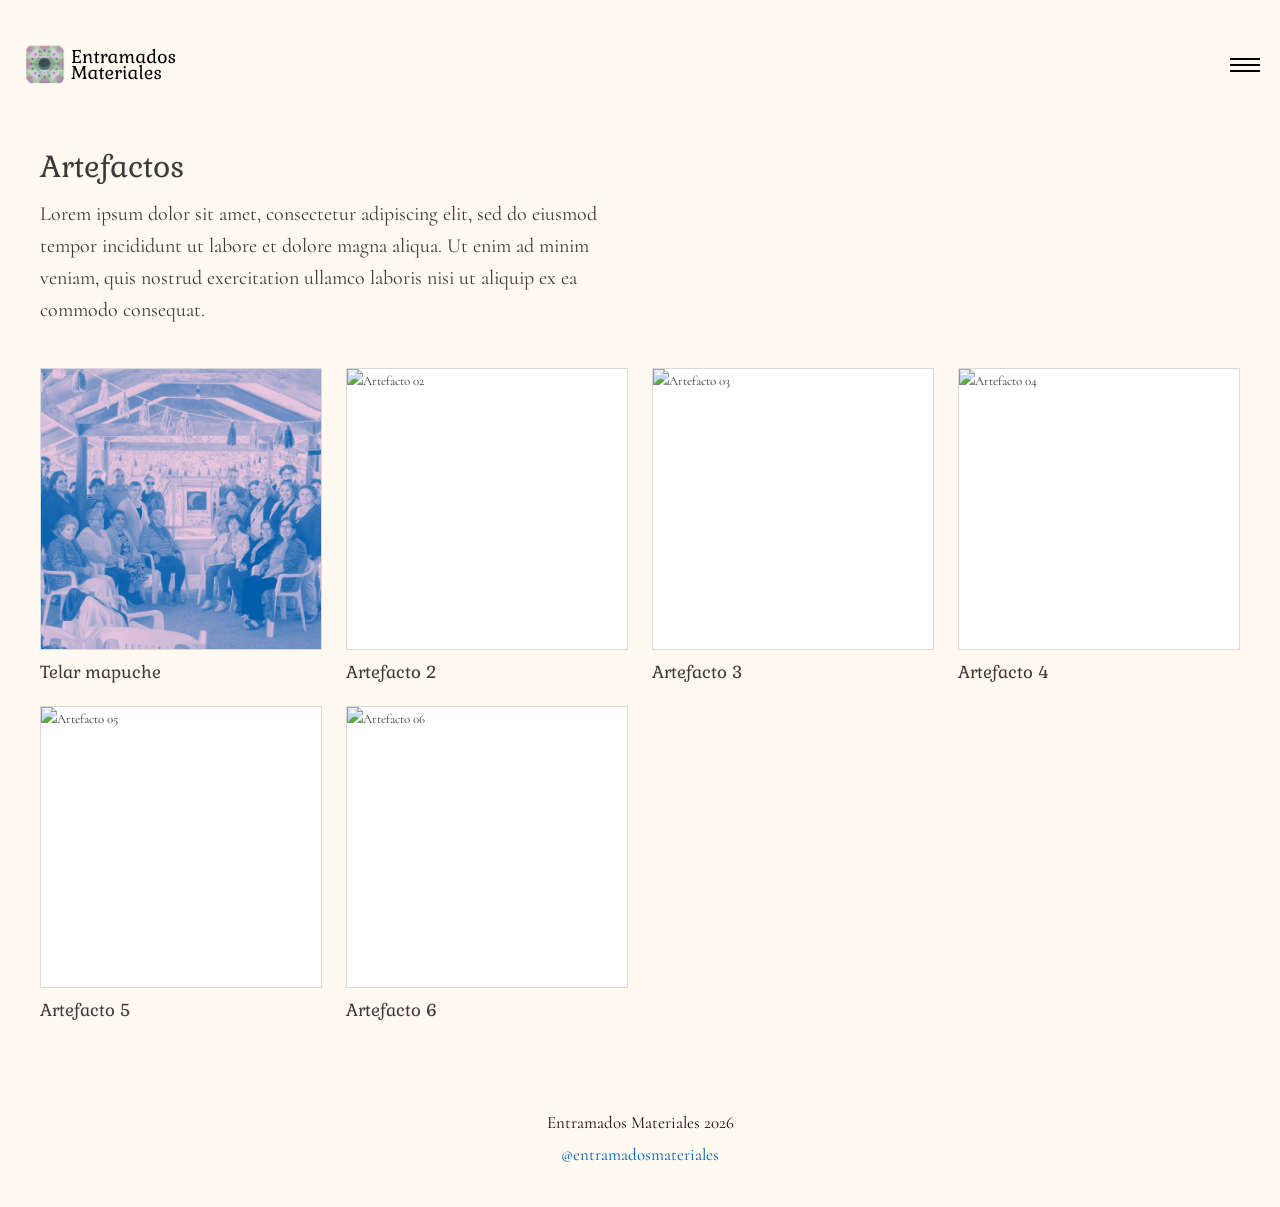
==== commit dd41f972: "Update artefactos.html" ====
--- a/artefactos.html
+++ b/artefactos.html
@@ -152,7 +152,6 @@
 
                 <div class="artefactos-meta">
                   <h3 class="title-4 artefactos-card-title">Telar mapuche</h3>
-                  <p class="body-5 artefactos-card-sub">by Name…</p>
                 </div>
               </a>
             </li>
@@ -163,8 +162,7 @@
                   <img class="img-cover artefactos-img" src="./assets/images/artefactos/02.jpg" alt="Artefacto 02" data-artefacto-img loading="lazy" decoding="async" />
                 </div>
                 <div class="artefactos-meta">
-                  <h3 class="title-4 artefactos-card-title">Special Feature</h3>
-                  <p class="body-5 artefactos-card-sub">by Name…</p>
+                  <h3 class="title-4 artefactos-card-title">Artefacto 2</h3>
                 </div>
               </a>
             </li>
@@ -175,8 +173,7 @@
                   <img class="img-cover artefactos-img" src="./assets/images/artefactos/03.jpg" alt="Artefacto 03" data-artefacto-img loading="lazy" decoding="async" />
                 </div>
                 <div class="artefactos-meta">
-                  <h3 class="title-4 artefactos-card-title">Special Feature</h3>
-                  <p class="body-5 artefactos-card-sub">by Name…</p>
+                  <h3 class="title-4 artefactos-card-title">Artefacto 3</h3>
                 </div>
               </a>
             </li>
@@ -187,8 +184,7 @@
                   <img class="img-cover artefactos-img" src="./assets/images/artefactos/04.jpg" alt="Artefacto 04" data-artefacto-img loading="lazy" decoding="async" />
                 </div>
                 <div class="artefactos-meta">
-                  <h3 class="title-4 artefactos-card-title">Special Feature</h3>
-                  <p class="body-5 artefactos-card-sub">by Name…</p>
+                  <h3 class="title-4 artefactos-card-title">Artefacto 4</h3>
                 </div>
               </a>
             </li>
@@ -199,8 +195,7 @@
                   <img class="img-cover artefactos-img" src="./assets/images/artefactos/05.jpg" alt="Artefacto 05" data-artefacto-img loading="lazy" decoding="async" />
                 </div>
                 <div class="artefactos-meta">
-                  <h3 class="title-4 artefactos-card-title">Special Feature</h3>
-                  <p class="body-5 artefactos-card-sub">by Name…</p>
+                  <h3 class="title-4 artefactos-card-title">Artefacto 5</h3>
                 </div>
               </a>
             </li>
@@ -211,128 +206,7 @@
                   <img class="img-cover artefactos-img" src="./assets/images/artefactos/06.jpg" alt="Artefacto 06" data-artefacto-img loading="lazy" decoding="async" />
                 </div>
                 <div class="artefactos-meta">
-                  <h3 class="title-4 artefactos-card-title">Special Feature</h3>
-                  <p class="body-5 artefactos-card-sub">by Name…</p>
-                </div>
-              </a>
-            </li>
-
-            <li class="artefactos-item">
-              <a class="artefactos-card" href="artefactos-pages/artefacto-07.html" data-artefacto-hover="./assets/images/artefactos/07-hover.jpg" aria-label="Ver artefacto 07">
-                <div class="artefactos-frame">
-                  <img class="img-cover artefactos-img" src="./assets/images/artefactos/07.jpg" alt="Artefacto 07" data-artefacto-img loading="lazy" decoding="async" />
-                </div>
-                <div class="artefactos-meta">
-                  <h3 class="title-4 artefactos-card-title">Special Feature</h3>
-                  <p class="body-5 artefactos-card-sub">by Name…</p>
-                </div>
-              </a>
-            </li>
-
-            <li class="artefactos-item">
-              <a class="artefactos-card" href="artefactos-pages/artefacto-08.html" data-artefacto-hover="./assets/images/artefactos/08-hover.jpg" aria-label="Ver artefacto 08">
-                <div class="artefactos-frame">
-                  <img class="img-cover artefactos-img" src="./assets/images/artefactos/08.jpg" alt="Artefacto 08" data-artefacto-img loading="lazy" decoding="async" />
-                </div>
-                <div class="artefactos-meta">
-                  <h3 class="title-4 artefactos-card-title">Special Feature</h3>
-                  <p class="body-5 artefactos-card-sub">by Name…</p>
-                </div>
-              </a>
-            </li>
-
-            <li class="artefactos-item">
-              <a class="artefactos-card" href="artefactos-pages/artefacto-09.html" data-artefacto-hover="./assets/images/artefactos/09-hover.jpg" aria-label="Ver artefacto 09">
-                <div class="artefactos-frame">
-                  <img class="img-cover artefactos-img" src="./assets/images/artefactos/09.jpg" alt="Artefacto 09" data-artefacto-img loading="lazy" decoding="async" />
-                </div>
-                <div class="artefactos-meta">
-                  <h3 class="title-4 artefactos-card-title">Special Feature</h3>
-                  <p class="body-5 artefactos-card-sub">by Name…</p>
-                </div>
-              </a>
-            </li>
-
-            <li class="artefactos-item">
-              <a class="artefactos-card" href="artefactos-pages/artefacto-10.html" data-artefacto-hover="./assets/images/artefactos/10-hover.jpg" aria-label="Ver artefacto 10">
-                <div class="artefactos-frame">
-                  <img class="img-cover artefactos-img" src="./assets/images/artefactos/10.jpg" alt="Artefacto 10" data-artefacto-img loading="lazy" decoding="async" />
-                </div>
-                <div class="artefactos-meta">
-                  <h3 class="title-4 artefactos-card-title">Special Feature</h3>
-                  <p class="body-5 artefactos-card-sub">by Name…</p>
-                </div>
-              </a>
-            </li>
-
-            <li class="artefactos-item">
-              <a class="artefactos-card" href="artefactos-pages/artefacto-11.html" data-artefacto-hover="./assets/images/artefactos/11-hover.jpg" aria-label="Ver artefacto 11">
-                <div class="artefactos-frame">
-                  <img class="img-cover artefactos-img" src="./assets/images/artefactos/11.jpg" alt="Artefacto 11" data-artefacto-img loading="lazy" decoding="async" />
-                </div>
-                <div class="artefactos-meta">
-                  <h3 class="title-4 artefactos-card-title">Special Feature</h3>
-                  <p class="body-5 artefactos-card-sub">by Name…</p>
-                </div>
-              </a>
-            </li>
-
-            <li class="artefactos-item">
-              <a class="artefactos-card" href="artefactos-pages/artefacto-12.html" data-artefacto-hover="./assets/images/artefactos/12-hover.jpg" aria-label="Ver artefacto 12">
-                <div class="artefactos-frame">
-                  <img class="img-cover artefactos-img" src="./assets/images/artefactos/12.jpg" alt="Artefacto 12" data-artefacto-img loading="lazy" decoding="async" />
-                </div>
-                <div class="artefactos-meta">
-                  <h3 class="title-4 artefactos-card-title">Special Feature</h3>
-                  <p class="body-5 artefactos-card-sub">by Name…</p>
-                </div>
-              </a>
-            </li>
-
-            <li class="artefactos-item">
-              <a class="artefactos-card" href="artefactos-pages/artefacto-13.html" data-artefacto-hover="./assets/images/artefactos/13-hover.jpg" aria-label="Ver artefacto 13">
-                <div class="artefactos-frame">
-                  <img class="img-cover artefactos-img" src="./assets/images/artefactos/13.jpg" alt="Artefacto 13" data-artefacto-img loading="lazy" decoding="async" />
-                </div>
-                <div class="artefactos-meta">
-                  <h3 class="title-4 artefactos-card-title">Special Feature</h3>
-                  <p class="body-5 artefactos-card-sub">by Name…</p>
-                </div>
-              </a>
-            </li>
-
-            <li class="artefactos-item">
-              <a class="artefactos-card" href="artefactos-pages/artefacto-14.html" data-artefacto-hover="./assets/images/artefactos/14-hover.jpg" aria-label="Ver artefacto 14">
-                <div class="artefactos-frame">
-                  <img class="img-cover artefactos-img" src="./assets/images/artefactos/14.jpg" alt="Artefacto 14" data-artefacto-img loading="lazy" decoding="async" />
-                </div>
-                <div class="artefactos-meta">
-                  <h3 class="title-4 artefactos-card-title">Special Feature</h3>
-                  <p class="body-5 artefactos-card-sub">by Name…</p>
-                </div>
-              </a>
-            </li>
-
-            <li class="artefactos-item">
-              <a class="artefactos-card" href="artefactos-pages/artefacto-15.html" data-artefacto-hover="./assets/images/artefactos/15-hover.jpg" aria-label="Ver artefacto 15">
-                <div class="artefactos-frame">
-                  <img class="img-cover artefactos-img" src="./assets/images/artefactos/15.jpg" alt="Artefacto 15" data-artefacto-img loading="lazy" decoding="async" />
-                </div>
-                <div class="artefactos-meta">
-                  <h3 class="title-4 artefactos-card-title">Special Feature</h3>
-                  <p class="body-5 artefactos-card-sub">by Name…</p>
-                </div>
-              </a>
-            </li>
-
-            <li class="artefactos-item">
-              <a class="artefactos-card" href="artefactos-pages/artefacto-16.html" data-artefacto-hover="./assets/images/artefactos/16-hover.jpg" aria-label="Ver artefacto 16">
-                <div class="artefactos-frame">
-                  <img class="img-cover artefactos-img" src="./assets/images/artefactos/16.jpg" alt="Artefacto 16" data-artefacto-img loading="lazy" decoding="async" />
-                </div>
-                <div class="artefactos-meta">
-                  <h3 class="title-4 artefactos-card-title">Special Feature</h3>
-                  <p class="body-5 artefactos-card-sub">by Name…</p>
+                  <h3 class="title-4 artefactos-card-title">Artefacto 6</h3>
                 </div>
               </a>
             </li>
--- a/assets/css/variables.css
+++ b/assets/css/variables.css
@@ -608,11 +608,6 @@
 .icon-wrapper ion-icon:last-child { right: 10px; }
 
 
-
-
-
-
-
 /*-----------------------------------*\
   #HEADER
 \*-----------------------------------*/
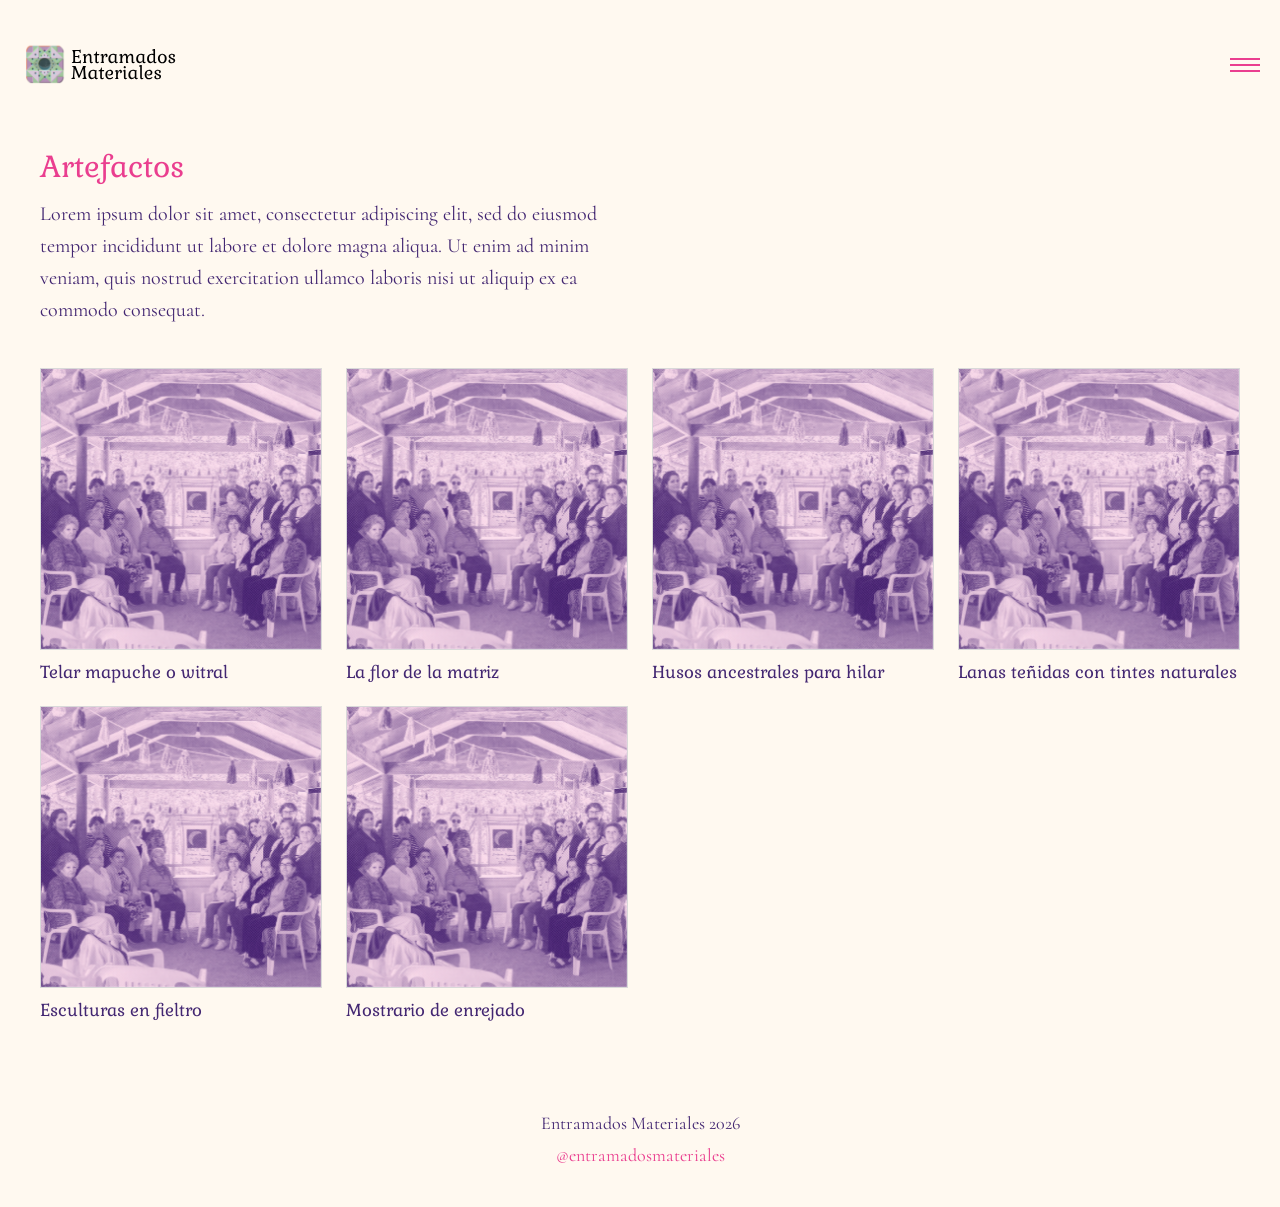
==== commit 7c5bdc21: "cambios de diseño e imagen" ====
--- a/artefactos.html
+++ b/artefactos.html
@@ -136,13 +136,13 @@
               <a
                 class="artefactos-card"
                 href="./artefacto-pages/artefacto-01.html"
-                data-artefacto-hover="./assets/images/home/about-photo-h.png"
+                data-artefacto-hover="./assets/images/home/duotone (1).png"
                 aria-label="Ver artefacto 01"
               >
                 <div class="artefactos-frame">
                   <img
                     class="img-cover artefactos-img"
-                    src="./assets/images/home/about-photo.png"
+                    src="./assets/images/home/duotonetextura-prueba3.jpg"
                     alt="Artefacto 01"
                     data-artefacto-img
                     loading="lazy"
@@ -151,62 +151,62 @@
                 </div>
 
                 <div class="artefactos-meta">
-                  <h3 class="title-4 artefactos-card-title">Telar mapuche</h3>
-                </div>
-              </a>
-            </li>
-
-            <li class="artefactos-item">
-              <a class="artefactos-card" href="artefactos-pages/artefacto-02.html" data-artefacto-hover="./assets/images/artefactos/02-hover.jpg" aria-label="Ver artefacto 02">
-                <div class="artefactos-frame">
-                  <img class="img-cover artefactos-img" src="./assets/images/artefactos/02.jpg" alt="Artefacto 02" data-artefacto-img loading="lazy" decoding="async" />
-                </div>
-                <div class="artefactos-meta">
-                  <h3 class="title-4 artefactos-card-title">Artefacto 2</h3>
-                </div>
-              </a>
-            </li>
-
-            <li class="artefactos-item">
-              <a class="artefactos-card" href="artefactos-pages/artefacto-03.html" data-artefacto-hover="./assets/images/artefactos/03-hover.jpg" aria-label="Ver artefacto 03">
-                <div class="artefactos-frame">
-                  <img class="img-cover artefactos-img" src="./assets/images/artefactos/03.jpg" alt="Artefacto 03" data-artefacto-img loading="lazy" decoding="async" />
-                </div>
-                <div class="artefactos-meta">
-                  <h3 class="title-4 artefactos-card-title">Artefacto 3</h3>
-                </div>
-              </a>
-            </li>
-
-            <li class="artefactos-item">
-              <a class="artefactos-card" href="artefactos-pages/artefacto-04.html" data-artefacto-hover="./assets/images/artefactos/04-hover.jpg" aria-label="Ver artefacto 04">
-                <div class="artefactos-frame">
-                  <img class="img-cover artefactos-img" src="./assets/images/artefactos/04.jpg" alt="Artefacto 04" data-artefacto-img loading="lazy" decoding="async" />
-                </div>
-                <div class="artefactos-meta">
-                  <h3 class="title-4 artefactos-card-title">Artefacto 4</h3>
-                </div>
-              </a>
-            </li>
-
-            <li class="artefactos-item">
-              <a class="artefactos-card" href="artefactos-pages/artefacto-05.html" data-artefacto-hover="./assets/images/artefactos/05-hover.jpg" aria-label="Ver artefacto 05">
-                <div class="artefactos-frame">
-                  <img class="img-cover artefactos-img" src="./assets/images/artefactos/05.jpg" alt="Artefacto 05" data-artefacto-img loading="lazy" decoding="async" />
-                </div>
-                <div class="artefactos-meta">
-                  <h3 class="title-4 artefactos-card-title">Artefacto 5</h3>
-                </div>
-              </a>
-            </li>
-
-            <li class="artefactos-item">
-              <a class="artefactos-card" href="artefactos-pages/artefacto-06.html" data-artefacto-hover="./assets/images/artefactos/06-hover.jpg" aria-label="Ver artefacto 06">
-                <div class="artefactos-frame">
-                  <img class="img-cover artefactos-img" src="./assets/images/artefactos/06.jpg" alt="Artefacto 06" data-artefacto-img loading="lazy" decoding="async" />
-                </div>
-                <div class="artefactos-meta">
-                  <h3 class="title-4 artefactos-card-title">Artefacto 6</h3>
+                  <h3 class="title-4 artefactos-card-title">Telar mapuche o witral</h3>
+                </div>
+              </a>
+            </li>
+
+            <li class="artefactos-item">
+              <a class="artefactos-card" href="artefactos-pages/artefacto-02.html" data-artefacto-hover="./assets/images/home/duotone (1).png" aria-label="Ver artefacto 02">
+                <div class="artefactos-frame">
+                  <img class="img-cover artefactos-img" src="./assets/images/home/duotonetextura-prueba3.jpg" alt="Artefacto 02" data-artefacto-img loading="lazy" decoding="async" />
+                </div>
+                <div class="artefactos-meta">
+                  <h3 class="title-4 artefactos-card-title">La flor de la matriz</h3>
+                </div>
+              </a>
+            </li>
+
+            <li class="artefactos-item">
+              <a class="artefactos-card" href="artefactos-pages/artefacto-03.html" data-artefacto-hover="./assets/images/home/duotone (1).png" aria-label="Ver artefacto 03">
+                <div class="artefactos-frame">
+                  <img class="img-cover artefactos-img" src="./assets/images/home/duotonetextura-prueba3.jpg" alt="Artefacto 03" data-artefacto-img loading="lazy" decoding="async" />
+                </div>
+                <div class="artefactos-meta">
+                  <h3 class="title-4 artefactos-card-title">Husos ancestrales para hilar</h3>
+                </div>
+              </a>
+            </li>
+
+            <li class="artefactos-item">
+              <a class="artefactos-card" href="artefactos-pages/artefacto-04.html" data-artefacto-hover="./assets/images/home/duotone (1).png" aria-label="Ver artefacto 04">
+                <div class="artefactos-frame">
+                  <img class="img-cover artefactos-img" src="./assets/images/home/duotonetextura-prueba3.jpg" alt="Artefacto 04" data-artefacto-img loading="lazy" decoding="async" />
+                </div>
+                <div class="artefactos-meta">
+                  <h3 class="title-4 artefactos-card-title">Lanas teñidas con tintes naturales</h3>
+                </div>
+              </a>
+            </li>
+
+            <li class="artefactos-item">
+              <a class="artefactos-card" href="artefactos-pages/artefacto-05.html" data-artefacto-hover="./assets/images/home/duotone (1).png" aria-label="Ver artefacto 05">
+                <div class="artefactos-frame">
+                  <img class="img-cover artefactos-img" src="./assets/images/home/duotonetextura-prueba3.jpg" alt="Artefacto 05" data-artefacto-img loading="lazy" decoding="async" />
+                </div>
+                <div class="artefactos-meta">
+                  <h3 class="title-4 artefactos-card-title">Esculturas en fieltro</h3>
+                </div>
+              </a>
+            </li>
+
+            <li class="artefactos-item">
+              <a class="artefactos-card" href="artefactos-pages/artefacto-06.html" data-artefacto-hover="./assets/images/home/duotone (1).png" aria-label="Ver artefacto 06">
+                <div class="artefactos-frame">
+                  <img class="img-cover artefactos-img" src="./assets/images/home/duotonetextura-prueba3.jpg" alt="Artefacto 06" data-artefacto-img loading="lazy" decoding="async" />
+                </div>
+                <div class="artefactos-meta">
+                  <h3 class="title-4 artefactos-card-title">Mostrario de enrejado</h3>
                 </div>
               </a>
             </li>
--- a/assets/css/variables.css
+++ b/assets/css/variables.css
@@ -24,26 +24,15 @@
    * COLORS
    */
 
-  --primario: hsl(37, 100%, 97%);
-  --primario2: hsl(207, 100%, 34%);
-
-/**305, 100%, 46% (rosado fluor) - 207, 100%, 34% (azul)*/
+  --primario: hsl(37, 100%, 97%, 0.85);
+  --primario2: hsl(331.744, 80%, 58%);
+  --primario2var: hsl(332, 68%, 30%);
+  --primario3: hsl(262.105, 49%, 30%);
+  
+  --secundario1: hsl(207.209, 100%, 34%);
 
   --quick-silver: hsla(0, 0%, 65%, 1);
   --davys-grey: rgb(58, 58, 57);
-
-  --verde-prim: #95BF8F;
-  --naranjo-prim: #ED7052;
-  --verde-osc-prim: #45503B;
-  --cyan-prim: #17798C;
-  --morado-prim: #59325D;
-
-
-  --verde-sec: #CADFC7;
-  --naranjo-sec: #F6B7A8;
-  --verde-osc-sec: #A2A79D;
-  --cyan-sec: #8BBCC5;
-  --morado-sec: #AC98AE;
 
   --smoky-black-1: hsla(40, 12%, 5%, 1);
   --smoky-black-2: hsla(30, 8%, 5%, 1);
@@ -79,11 +68,11 @@
   --fontSize-headline-1: calc(2.0rem + 1.6vw); /* título de sección grande */
   --fontSize-headline-2: calc(1.7rem + 1.0vw); /* subtítulo de sección */
   --fontSize-title-1: calc(1.6rem + 0.6vw); /* título de bloque/card importante */
-  --fontSize-title-2: 2.3rem; /* título fijo (h2/h3 estable) */
-  --fontSize-title-3: 2.0rem; /* título fijo secundario */
+  --fontSize-title-2: 2.4rem; /* título fijo (h2/h3 estable) */
+  --fontSize-title-3: 1.9rem; /* título fijo secundario */
   --fontSize-title-4: 1.7rem; /* título pequeño (NO fluido) */
-  --fontSize-body-1: 1.8rem; /* párrafo grande */
-  --fontSize-body-2: 1.6rem; /* párrafo normal */
+  --fontSize-body-1: 1.9rem; /* párrafo grande */
+  --fontSize-body-2: 1.8rem; /* párrafo normal */
   --fontSize-body-3: 1.7rem; /* párrafo chico */
   --fontSize-body-4: 1.3rem; /* caption / metadata */
   --fontSize-body-5: 1.2rem; /* microtexto  */
@@ -137,7 +126,7 @@
   --transition-2: 500ms ease;
   --transition-3: 1000ms ease;
 
- --action-color: var(--primario2);
+ --action-color: var(--primario3);
 --action-color-hover: var(--primario2);
 --action-font-size: 1.4rem;
 --action-letter-spacing: 0.04em;
@@ -227,7 +216,7 @@
 
 body {
   background-color: var(--primario);
-  color: var(--davys-grey);
+  color: var(--primario3);
   font-family: var(--fontFamily-cormorant);
   font-size: var(--fontSize-body-4);
   font-weight: var(--weight-regular);
@@ -255,7 +244,7 @@
 \*-----------------------------------*/
 
 .display-1 {
-  color: var(--black);
+  color: var(--primario2);
   font-family: var(--fontFamily-gabriela);
   font-weight: var(--weight-regular);
   line-height: var(--lineHeight-2);
@@ -263,11 +252,16 @@
 
 .headline-1,
 .headline-2,
-.title-1,
+.title-1 {
+  color: var(--primario2);
+  font-family: var(--fontFamily-gabriela);
+  font-weight: var(--weight-regular);
+  line-height: var(--lineHeight-2);
+}
 .title-2,
 .title-3,
 .title-4 {
-  color: var(--davys-grey);
+  color: var(--primario3);
   font-family: var(--fontFamily-gabriela);
   font-weight: var(--weight-regular);
   line-height: var(--lineHeight-2);
@@ -651,7 +645,7 @@
 .nav-open-btn .line {
   width: 30px;
   height: 2px;
-  background-color: var(--black);
+  background-color: var(--primario2);
   margin-block: 4px;
   transform-origin: left;
   animation: none;
@@ -825,7 +819,6 @@
 
 .footer-left p {
   font-size: var(--fontSize-body-3);
-  color: var(--smoky-black-2);
   margin: 0;
 }
 
@@ -916,7 +909,7 @@
 
     --fontSize-body-1: 2.4rem;
     --fontSize-body-2: 2rem;
-
+    --fontSize-body-3: 1.8rem;
   }
 
 
--- a/assets/css/artefactos.css
+++ b/assets/css/artefactos.css
@@ -19,7 +19,7 @@
 }
 
 .artefactos-text{
-  color: var(--davys-grey);
+  
   max-width: 62ch;
 }
 
@@ -92,7 +92,6 @@
 
 .artefactos-card-title{
   margin: 0;
-  color: var(--davys-grey);
   transition: color var(--transition-1);
 }
 
